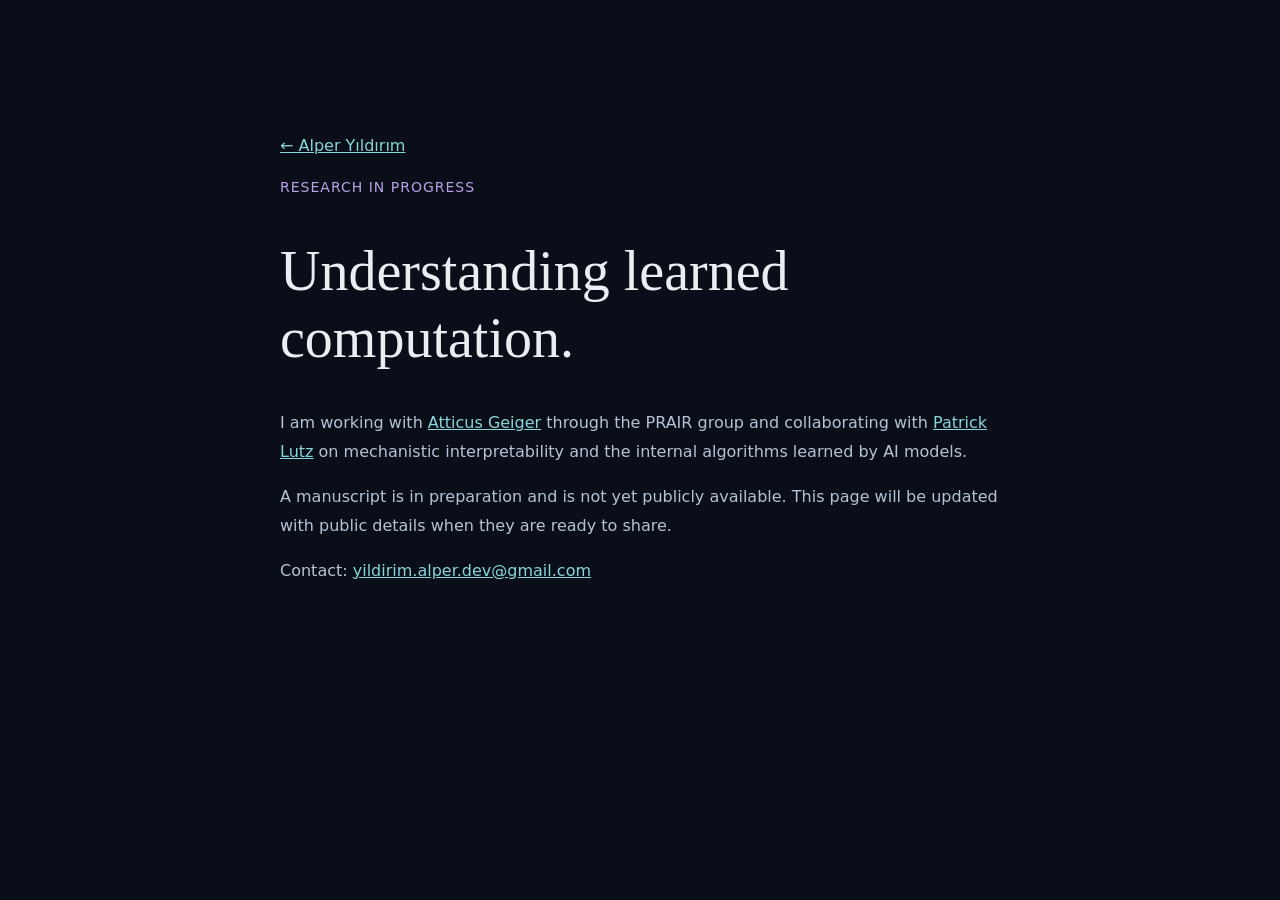
==== ongoing-research/index.html @ fd8de0f6 "Create index.html" ====
<!doctype html>
<html lang="en">
<head>
  <meta charset="utf-8">
  <meta name="viewport" content="width=device-width, initial-scale=1">
  <title>Research in Progress — Alper Yıldırım</title>
  <style>
    body {
      margin: 0;
      background: #090e18;
      color: #eaeef3;
      font-family: system-ui, sans-serif;
      line-height: 1.8;
    }
    main {
      max-width: 720px;
      margin: 12vh auto;
      padding: 24px;
    }
    h1 {
      font-family: Georgia, serif;
      font-size: clamp(36px, 7vw, 56px);
      font-weight: normal;
      line-height: 1.2;
    }
    a { color: #88d6da; }
    p { color: #b7c3d3; }
    .label {
      color: #b9a2e8;
      font-size: 14px;
      letter-spacing: 1px;
      text-transform: uppercase;
    }
  </style>
</head>
<body>
  <main>
    <a href="/">← Alper Yıldırım</a>

    <p class="label">Research in progress</p>
    <h1>Understanding learned computation.</h1>

    <p>
      I am working with
      <a href="https://atticusg.github.io/">Atticus Geiger</a>
      through the PRAIR group and collaborating with
      <a href="https://cs-people.bu.edu/plutz/">Patrick Lutz</a>
      on mechanistic interpretability and the internal
      algorithms learned by AI models.
    </p>

    <p>
      A manuscript is in preparation and is not yet publicly
      available. This page will be updated with public details
      when they are ready to share.
    </p>

    <p>
      Contact:
      <a href="mailto:yildirim.alper.dev@gmail.com">
        yildirim.alper.dev@gmail.com
      </a>
    </p>
  </main>
</body>
</html>
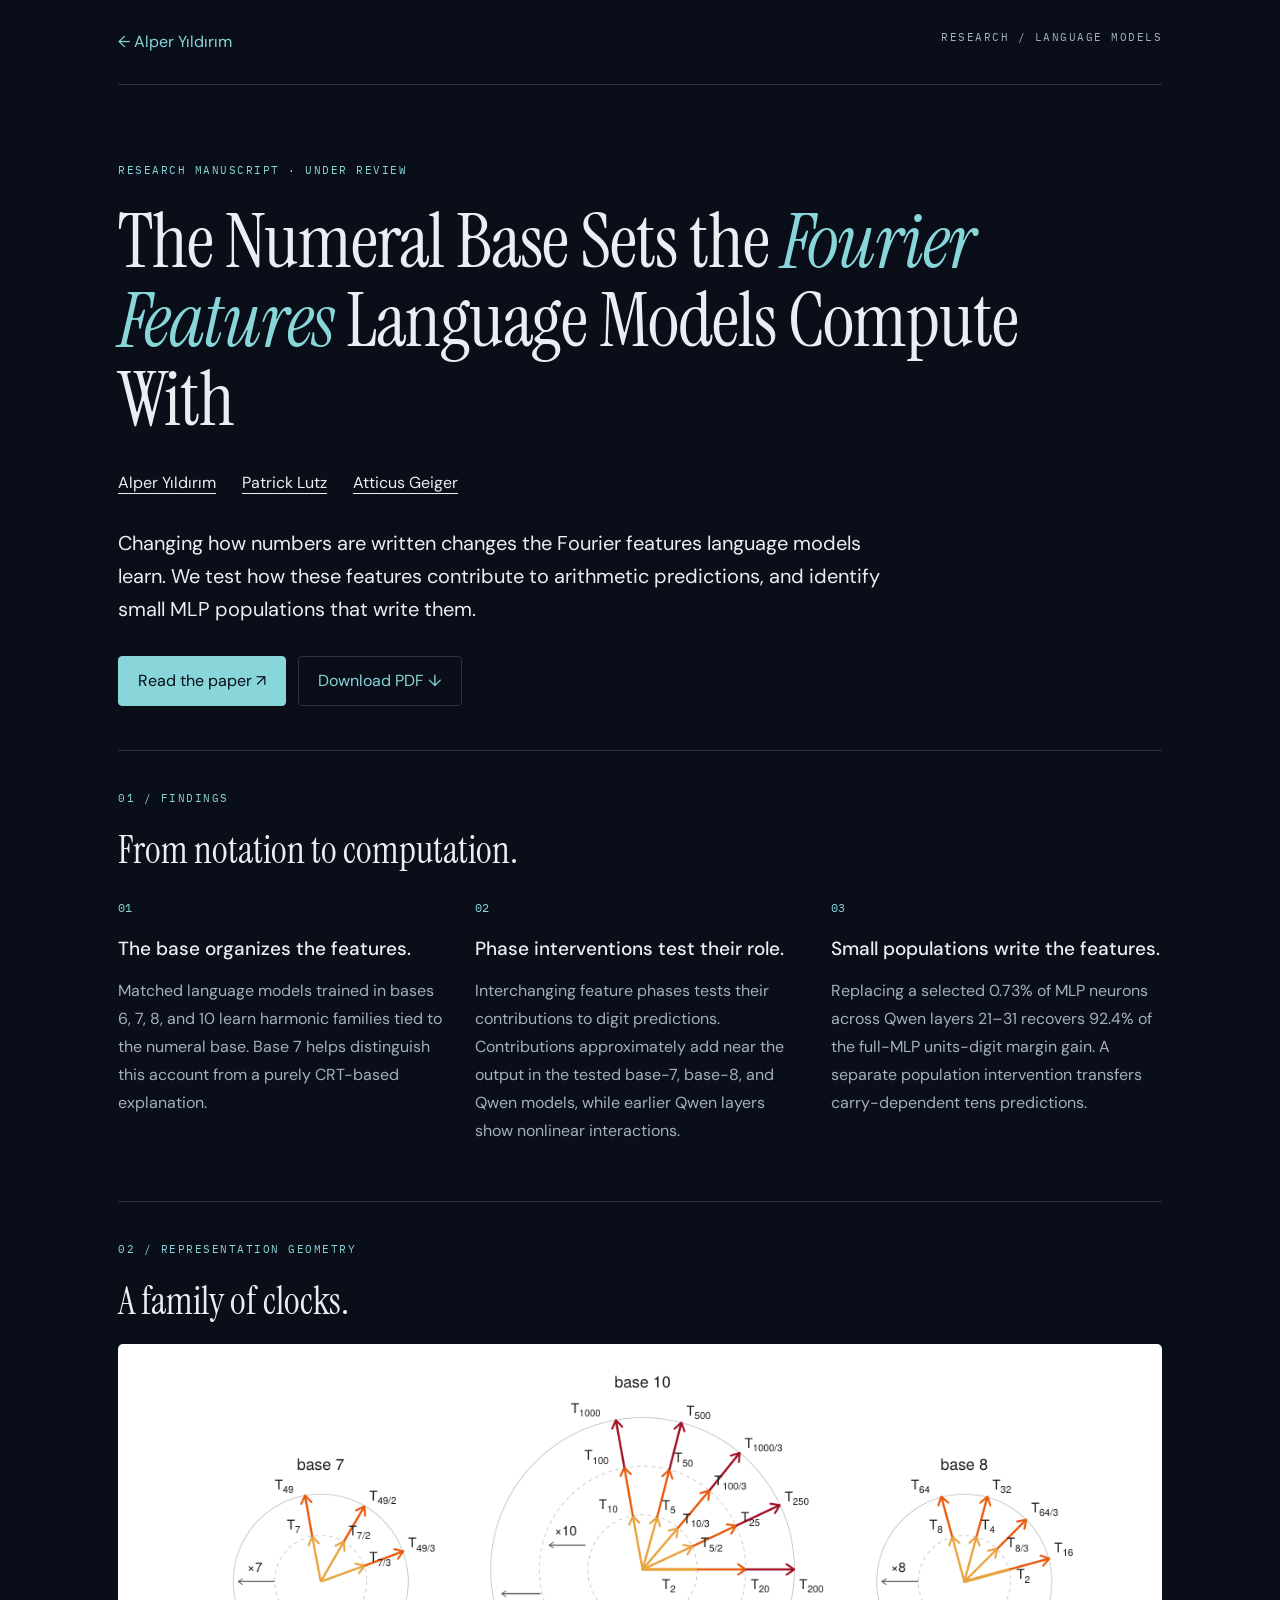
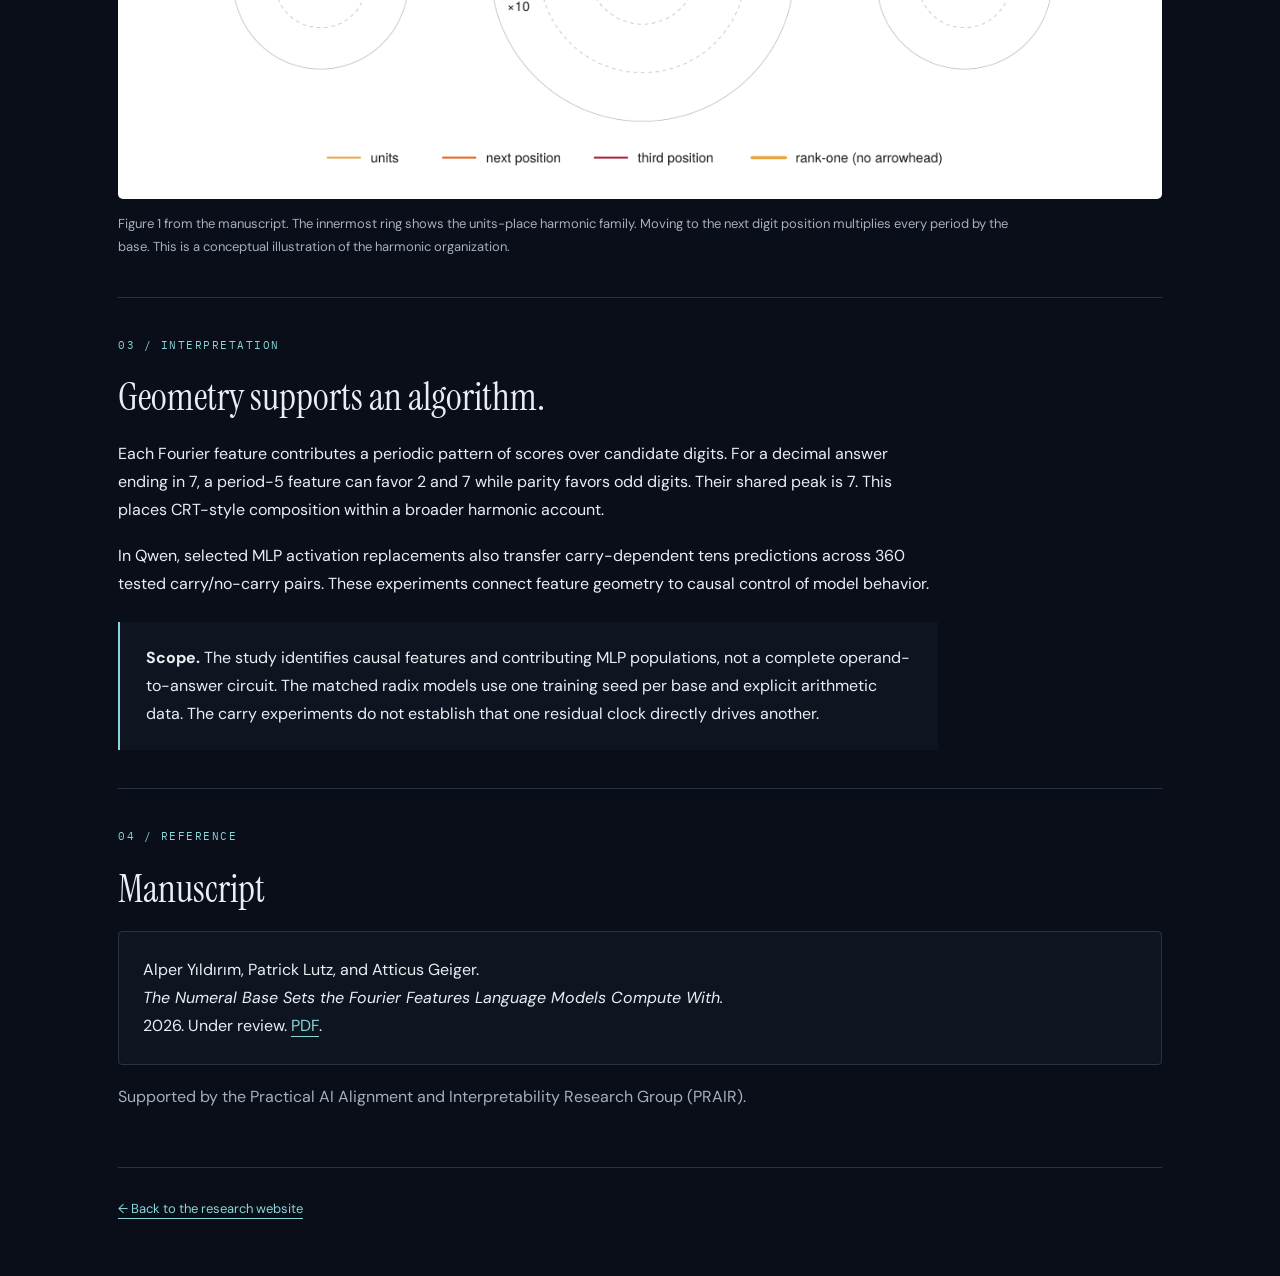
==== commit b4d27318: "Add files via upload" ====
--- a/ongoing-research/index.html
+++ b/ongoing-research/index.html
@@ -3,64 +3,49 @@
 <head>
   <meta charset="utf-8">
   <meta name="viewport" content="width=device-width, initial-scale=1">
-  <title>Research in Progress — Alper Yıldırım</title>
+  <title>The Numeral Base Sets the Fourier Features Language Models Compute With | Alper Yıldırım</title>
+  <meta name="description" content="Alper Yıldırım, Patrick Lutz, and Atticus Geiger study how numeral bases shape Fourier features and arithmetic computation in language models.">
+  <link rel="canonical" href="https://alperyildirim1.github.io/ongoing-research/">
+  <meta name="citation_title" content="The Numeral Base Sets the Fourier Features Language Models Compute With">
+  <meta name="citation_author" content="Alper Yıldırım">
+  <meta name="citation_author" content="Patrick Lutz">
+  <meta name="citation_author" content="Atticus Geiger">
+  <meta name="citation_pdf_url" content="https://alperyildirim1.github.io/ongoing-research/manuscript.pdf">
   <style>
-    body {
-      margin: 0;
-      background: #090e18;
-      color: #eaeef3;
-      font-family: system-ui, sans-serif;
-      line-height: 1.8;
-    }
-    main {
-      max-width: 720px;
-      margin: 12vh auto;
-      padding: 24px;
-    }
-    h1 {
-      font-family: Georgia, serif;
-      font-size: clamp(36px, 7vw, 56px);
-      font-weight: normal;
-      line-height: 1.2;
-    }
-    a { color: #88d6da; }
-    p { color: #b7c3d3; }
-    .label {
-      color: #b9a2e8;
-      font-size: 14px;
-      letter-spacing: 1px;
-      text-transform: uppercase;
-    }
+    @import url('https://fonts.googleapis.com/css2?family=DM+Sans:wght@400;500;600&family=IBM+Plex+Mono:wght@400;500&family=Instrument+Serif:ital@0;1&display=swap');
+    :root{color-scheme:dark;--bg:#090e18;--panel:#0e1521;--text:#eaeef3;--muted:#a4afbf;--line:#293443;--cyan:#88d6da}
+    *{box-sizing:border-box}body{margin:0;background:var(--bg);color:var(--text);font:16px/1.75 'DM Sans',sans-serif}a{color:var(--cyan);text-underline-offset:5px}a:hover{color:white}a:focus-visible{outline:2px solid var(--cyan);outline-offset:6px}.shell{max-width:1100px;margin:auto;padding:0 28px}nav{display:flex;justify-content:space-between;gap:20px;padding:28px 0;border-bottom:1px solid var(--line)}nav a{text-decoration:none}.mono,.eyebrow{font:11px/1.7 'IBM Plex Mono',monospace;letter-spacing:1.5px;text-transform:uppercase}.muted{color:var(--muted)}header{padding:76px 0 44px}.eyebrow{color:var(--cyan);margin:0 0 22px}h1{font:clamp(42px,6vw,76px)/1.04 'Instrument Serif',Georgia,serif;letter-spacing:-1px;max-width:940px;margin:0 0 30px}h1 em{color:var(--cyan);font-weight:400}.authors{display:flex;flex-wrap:wrap;gap:10px 26px}.authors a{color:var(--text)}.lead{font-size:20px;max-width:790px;line-height:1.65;margin:30px 0}.actions{display:flex;flex-wrap:wrap;gap:12px;margin-top:30px}.button{display:inline-block;padding:10px 19px;border:1px solid var(--line);border-radius:4px;text-decoration:none}.primary{background:var(--cyan);border-color:var(--cyan);color:var(--bg)}.primary:hover{color:var(--bg);background:#b6edef}section{padding:38px 0;border-top:1px solid var(--line)}h2{font:38px/1.15 'Instrument Serif',Georgia,serif;margin:0 0 20px}h3{font-size:19px;line-height:1.45;font-weight:500;margin:14px 0}p{margin:0 0 18px}.grid{display:grid;grid-template-columns:repeat(3,1fr);gap:26px}.grid p{color:var(--muted)}.number{font:12px 'IBM Plex Mono',monospace;color:var(--cyan)}figure{margin:12px 0 0}figure img{display:block;width:100%;height:auto;background:white;border-radius:5px;padding:12px}figcaption{font-size:13px;color:var(--muted);margin-top:14px;max-width:900px}.note{padding:22px 26px;background:var(--panel);border-left:2px solid var(--cyan);margin-top:24px}.note p:last-child{margin:0}.reading{max-width:820px}.citation{white-space:normal;overflow-wrap:anywhere;padding:24px;background:var(--panel);border:1px solid var(--line);border-radius:4px}footer{padding:30px 0 55px;border-top:1px solid var(--line);color:var(--muted);font-size:13px}@media(max-width:700px){.shell{padding:0 20px}header{padding-top:46px}.grid{grid-template-columns:1fr;gap:18px}.lead{font-size:18px}h1{letter-spacing:0}figure img{padding:3px}nav .mono{letter-spacing:0}}
   </style>
 </head>
 <body>
+<div class="shell">
+  <nav aria-label="Main navigation"><a href="../">← Alper Yıldırım</a><span class="mono muted">Research / Language models</span></nav>
   <main>
-    <a href="/">← Alper Yıldırım</a>
-
-    <p class="label">Research in progress</p>
-    <h1>Understanding learned computation.</h1>
-
-    <p>
-      I am working with
-      <a href="https://atticusg.github.io/">Atticus Geiger</a>
-      through the PRAIR group and collaborating with
-      <a href="https://cs-people.bu.edu/plutz/">Patrick Lutz</a>
-      on mechanistic interpretability and the internal
-      algorithms learned by AI models.
-    </p>
-
-    <p>
-      A manuscript is in preparation and is not yet publicly
-      available. This page will be updated with public details
-      when they are ready to share.
-    </p>
-
-    <p>
-      Contact:
-      <a href="mailto:yildirim.alper.dev@gmail.com">
-        yildirim.alper.dev@gmail.com
-      </a>
-    </p>
+    <header>
+      <p class="eyebrow">Research manuscript · Under review</p>
+      <h1>The Numeral Base Sets the <em>Fourier Features</em> Language Models Compute With</h1>
+      <div class="authors"><a href="../">Alper Yıldırım</a><a href="https://cs-people.bu.edu/plutz/">Patrick Lutz</a><a href="https://atticusg.github.io/">Atticus Geiger</a></div>
+      <p class="lead">Changing how numbers are written changes the Fourier features language models learn. We test how these features contribute to arithmetic predictions, and identify small MLP populations that write them.</p>
+      <div class="actions"><a class="button primary" href="manuscript.pdf">Read the paper ↗</a><a class="button" href="manuscript.pdf" download="Yildirim_Lutz_Geiger_Numeral_Base_Fourier_Features.pdf">Download PDF ↓</a></div>
+    </header>
+    <section aria-labelledby="findings">
+      <p class="eyebrow">01 / Findings</p><h2 id="findings">From notation to computation.</h2>
+      <div class="grid">
+        <article><span class="number">01</span><h3>The base organizes the features.</h3><p>Matched language models trained in bases 6, 7, 8, and 10 learn harmonic families tied to the numeral base. Base 7 helps distinguish this account from a purely CRT-based explanation.</p></article>
+        <article><span class="number">02</span><h3>Phase interventions test their role.</h3><p>Interchanging feature phases tests their contributions to digit predictions. Contributions approximately add near the output in the tested base-7, base-8, and Qwen models, while earlier Qwen layers show nonlinear interactions.</p></article>
+        <article><span class="number">03</span><h3>Small populations write the features.</h3><p>Replacing a selected 0.73% of MLP neurons across Qwen layers 21–31 recovers 92.4% of the full-MLP units-digit margin gain. A separate population intervention transfers carry-dependent tens predictions.</p></article>
+      </div>
+    </section>
+    <section aria-labelledby="geometry">
+      <p class="eyebrow">02 / Representation geometry</p><h2 id="geometry">A family of clocks.</h2>
+      <figure><img src="harmonic-families.png" width="1200" height="507" alt="Figure 1 from the paper. Harmonic families in bases 7, 10, and 8. Concentric rings represent successive digit positions, with each feature period multiplied by the numeral base at the next position."><figcaption>Figure 1 from the manuscript. The innermost ring shows the units-place harmonic family. Moving to the next digit position multiplies every period by the base. This is a conceptual illustration of the harmonic organization.</figcaption></figure>
+    </section>
+    <section aria-labelledby="scope">
+      <div class="reading"><p class="eyebrow">03 / Interpretation</p><h2 id="scope">Geometry supports an algorithm.</h2><p>Each Fourier feature contributes a periodic pattern of scores over candidate digits. For a decimal answer ending in 7, a period-5 feature can favor 2 and 7 while parity favors odd digits. Their shared peak is 7. This places CRT-style composition within a broader harmonic account.</p><p>In Qwen, selected MLP activation replacements also transfer carry-dependent tens predictions across 360 tested carry/no-carry pairs. These experiments connect feature geometry to causal control of model behavior.</p><div class="note"><p><strong>Scope.</strong> The study identifies causal features and contributing MLP populations, not a complete operand-to-answer circuit. The matched radix models use one training seed per base and explicit arithmetic data. The carry experiments do not establish that one residual clock directly drives another.</p></div></div>
+    </section>
+    <section aria-labelledby="reference"><p class="eyebrow">04 / Reference</p><h2 id="reference">Manuscript</h2><p class="citation">Alper Yıldırım, Patrick Lutz, and Atticus Geiger.<br><em>The Numeral Base Sets the Fourier Features Language Models Compute With.</em><br>2026. Under review. <a href="manuscript.pdf">PDF</a>.</p><p class="muted">Supported by the Practical AI Alignment and Interpretability Research Group (PRAIR).</p></section>
   </main>
+  <footer><a href="../">← Back to the research website</a></footer>
+</div>
 </body>
 </html>
